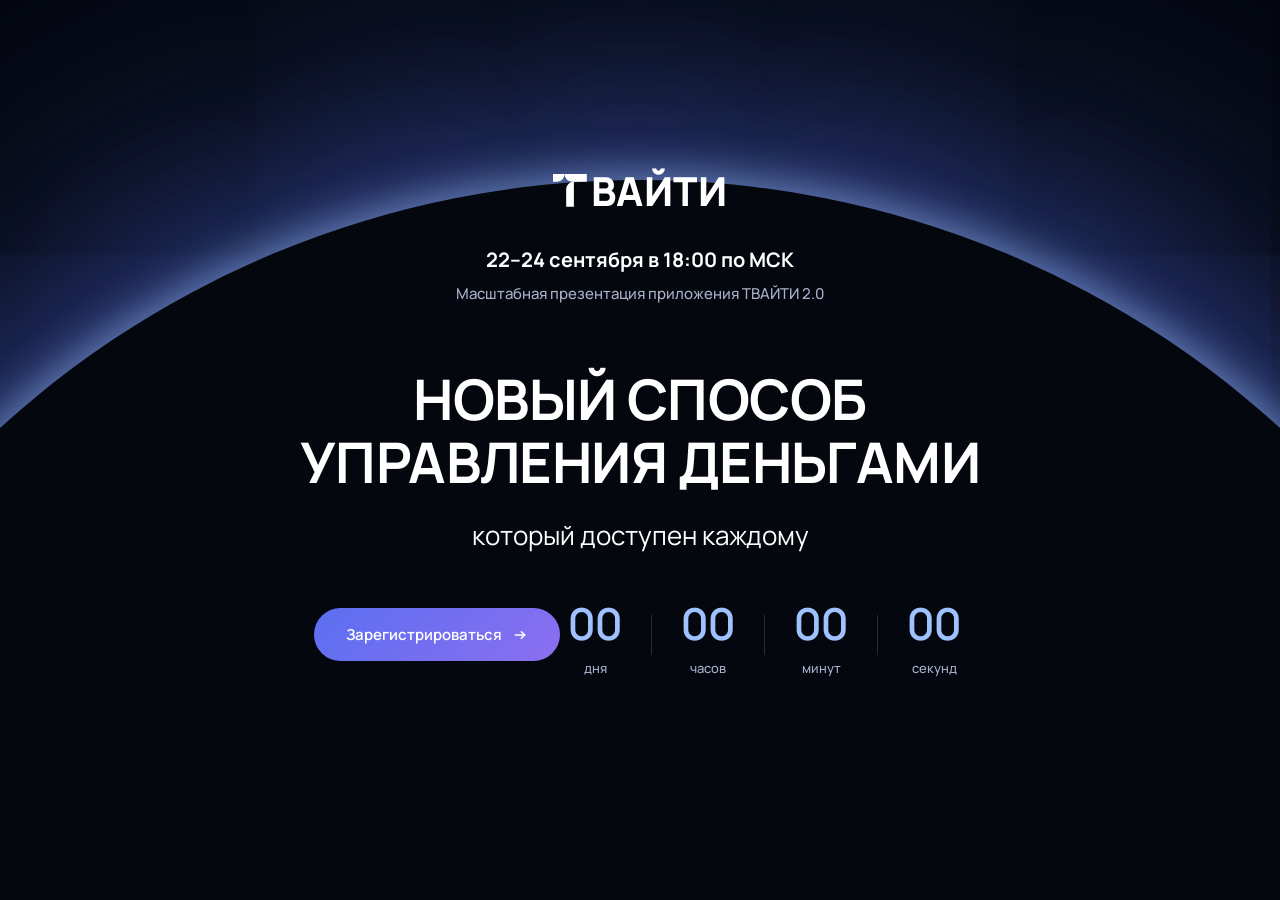
==== short-land/index.html @ ecbb0a5b "Добавлен короткий лендинг в short-land" ====
<!DOCTYPE html>
<html lang="ru">
<head>
<meta charset="UTF-8">
<meta name="viewport" content="width=device-width, initial-scale=1.0">
<title>ТВАЙТИ — Новый способ управления деньгами</title>
<link rel="preconnect" href="https://fonts.googleapis.com">
<link rel="preconnect" href="https://fonts.gstatic.com" crossorigin>
<link href="https://fonts.googleapis.com/css2?family=Manrope:wght@400;500;600;700;800&display=swap" rel="stylesheet">
<link rel="stylesheet" href="style.css">
</head>
<body>

<section class="hero">
  <div class="hero__glow" aria-hidden="true"></div>

  <div class="hero__inner">
    <div class="hero__logo">
      <svg class="hero__logo-mark" viewBox="0 0 71 69" fill="none" xmlns="http://www.w3.org/2000/svg" aria-hidden="true">
        <path d="M43.6143 68.2649H27.496V32.2362C27.496 23.3344 34.7124 16.1181 43.6143 16.1181V68.2649Z" fill="currentColor"/>
        <path d="M70.6362 0V16.1181L40.2958 16.1181C31.3939 16.1181 24.1775 8.90178 24.1775 0L70.6362 0Z" fill="currentColor"/>
        <path d="M0 0L0 16.1181H8.05916C16.9611 16.1181 24.1775 8.90178 24.1775 0L0 0Z" fill="currentColor"/>
      </svg>ВАЙТИ
    </div>

    <p class="hero__date">22&ndash;24 сентября в 18:00 по МСК</p>
    <p class="hero__lead">Масштабная презентация приложения ТВАЙТИ 2.0</p>

    <h1 class="hero__title">
      Новый способ<br>
      управления деньгами
    </h1>
    <p class="hero__subtitle">который доступен каждому</p>

    <a href="#register" class="hero__cta">
      Зарегистрироваться
      <svg width="16" height="16" viewBox="0 0 16 16" fill="none" xmlns="http://www.w3.org/2000/svg">
        <path d="M3.33334 8H12.6667" stroke="currentColor" stroke-width="1.5" stroke-linecap="round" stroke-linejoin="round"/>
        <path d="M9.33334 4.66675L12.6667 8.00008L9.33334 11.3334" stroke="currentColor" stroke-width="1.5" stroke-linecap="round" stroke-linejoin="round"/>
      </svg>
    </a>

    <div class="countdown" data-countdown data-target="2026-09-22T18:00:00+03:00">
      <div class="countdown__item">
        <span class="countdown__value" data-unit="days">00</span>
        <span class="countdown__label">дня</span>
      </div>
      <span class="countdown__divider"></span>
      <div class="countdown__item">
        <span class="countdown__value" data-unit="hours">00</span>
        <span class="countdown__label">часов</span>
      </div>
      <span class="countdown__divider"></span>
      <div class="countdown__item">
        <span class="countdown__value" data-unit="minutes">00</span>
        <span class="countdown__label">минут</span>
      </div>
      <span class="countdown__divider"></span>
      <div class="countdown__item">
        <span class="countdown__value" data-unit="seconds">00</span>
        <span class="countdown__label">секунд</span>
      </div>
    </div>
  </div>
</section>

<script src="script.js"></script>
</body>
</html>
---- short-land/style.css ----
/* =======================================================
   ПЛЕЙСХОЛДЕРЫ. Как только пришлёшь точные значения из
   Figma (цвета, шрифт, размеры) — меняем их здесь.
   ======================================================= */
:root {
  --bg: #05070f;
  --text-primary: #ffffff;
  --text-muted: #a9b0c9;
  --accent-1: #5b6ff0;
  --accent-2: #8b6ff0;
  --glow-rim: #9fc2ff;
  --glow-mid: #5a7dff;
  --glow-soft: #33468f;

  --font-main: 'Manrope', 'Golos Text', 'Helvetica Neue', Arial, sans-serif;

  --container-width: 900px;
}

* {
  margin: 0;
  padding: 0;
  box-sizing: border-box;
}

html, body {
  background: var(--bg);
}

body {
  font-family: var(--font-main);
  -webkit-font-smoothing: antialiased;
}

a {
  text-decoration: none;
  color: inherit;
}

/* ---------- HERO ---------- */

.hero {
  position: relative;
  overflow: hidden;
  background: var(--bg);
  padding: 80px 24px 100px;
  min-height: 100vh;
  display: flex;
  align-items: center;
  justify-content: center;
}

/* "Горизонт планеты": большой круг, почти полностью скрытый
   под низом секции — виден только верхний край его box-shadow,
   что и даёт эффект светящейся дуги + мягкого сияния над ней. */
.hero__glow {
  position: absolute;
  left: 50%;
  bottom: -1180px;
  width: 1900px;
  height: 1900px;
  transform: translateX(-50%);
  border-radius: 50%;
  background: var(--bg);
  box-shadow:
    0 0 40px 6px rgba(159, 194, 255, 0.55),
    0 0 140px 50px rgba(90, 125, 255, 0.32),
    0 0 320px 140px rgba(51, 70, 143, 0.28),
    0 0 560px 220px rgba(30, 42, 90, 0.18);
  pointer-events: none;
}

.hero__inner {
  position: relative;
  z-index: 1;
  width: 100%;
  max-width: var(--container-width);
  margin: 0 auto;
  text-align: center;
}

.hero__logo {
  display: inline-flex;
  align-items: center;
  gap: 4px;
  font-size: 40px;
  font-weight: 800;
  letter-spacing: 0.01em;
  color: var(--text-primary);
  text-transform: uppercase;
  margin-bottom: 28px;
}

.hero__logo-mark {
  width: 0.85em;
  height: auto;
  color: var(--text-primary);
  flex-shrink: 0;
}

.hero__date {
  font-size: 20px;
  font-weight: 700;
  color: var(--text-primary);
  margin-bottom: 10px;
}

.hero__lead {
  font-size: 15px;
  font-weight: 500;
  color: var(--text-muted);
  margin-bottom: 64px;
}

.hero__title {
  font-size: 56px;
  line-height: 1.12;
  font-weight: 700;
  color: var(--text-primary);
  letter-spacing: -0.01em;
  text-transform: uppercase;
  margin-bottom: 24px;
}

.hero__subtitle {
  font-size: 26px;
  font-weight: 400;
  color: var(--text-primary);
  margin-bottom: 40px;
}

.hero__cta {
  display: inline-flex;
  align-items: center;
  gap: 10px;
  padding: 16px 32px;
  border-radius: 999px;
  background: linear-gradient(135deg, var(--accent-1), var(--accent-2));
  color: var(--text-primary);
  font-size: 15px;
  font-weight: 600;
  margin-bottom: 56px;
  transition: transform 0.15s ease, box-shadow 0.15s ease;
}

.hero__cta:hover {
  transform: translateY(-2px);
  box-shadow: 0 8px 24px rgba(91, 111, 240, 0.4);
}

/* ---------- COUNTDOWN ---------- */

.countdown {
  display: inline-flex;
  align-items: center;
  gap: 24px;
}

.countdown__item {
  display: flex;
  flex-direction: column;
  align-items: center;
  gap: 6px;
  min-width: 64px;
}

.countdown__value {
  font-size: 44px;
  font-weight: 600;
  color: var(--glow-rim);
  font-variant-numeric: tabular-nums;
}

.countdown__label {
  font-size: 13px;
  font-weight: 500;
  color: var(--text-muted);
}

.countdown__divider {
  width: 1px;
  height: 40px;
  background: rgba(255, 255, 255, 0.15);
}

/* ---------- ADAPTIVE ---------- */

@media (max-width: 640px) {
  .hero {
    padding: 56px 20px 72px;
  }
  .hero__logo {
    font-size: 28px;
  }
  .hero__date {
    font-size: 16px;
  }
  .hero__title {
    font-size: 32px;
  }
  .hero__subtitle {
    font-size: 18px;
  }
  .countdown {
    gap: 14px;
  }
  .countdown__item {
    min-width: 48px;
  }
  .countdown__value {
    font-size: 28px;
  }
  .countdown__label {
    font-size: 11px;
  }
  .hero__glow {
    width: 1200px;
    height: 1200px;
    bottom: -760px;
  }
}
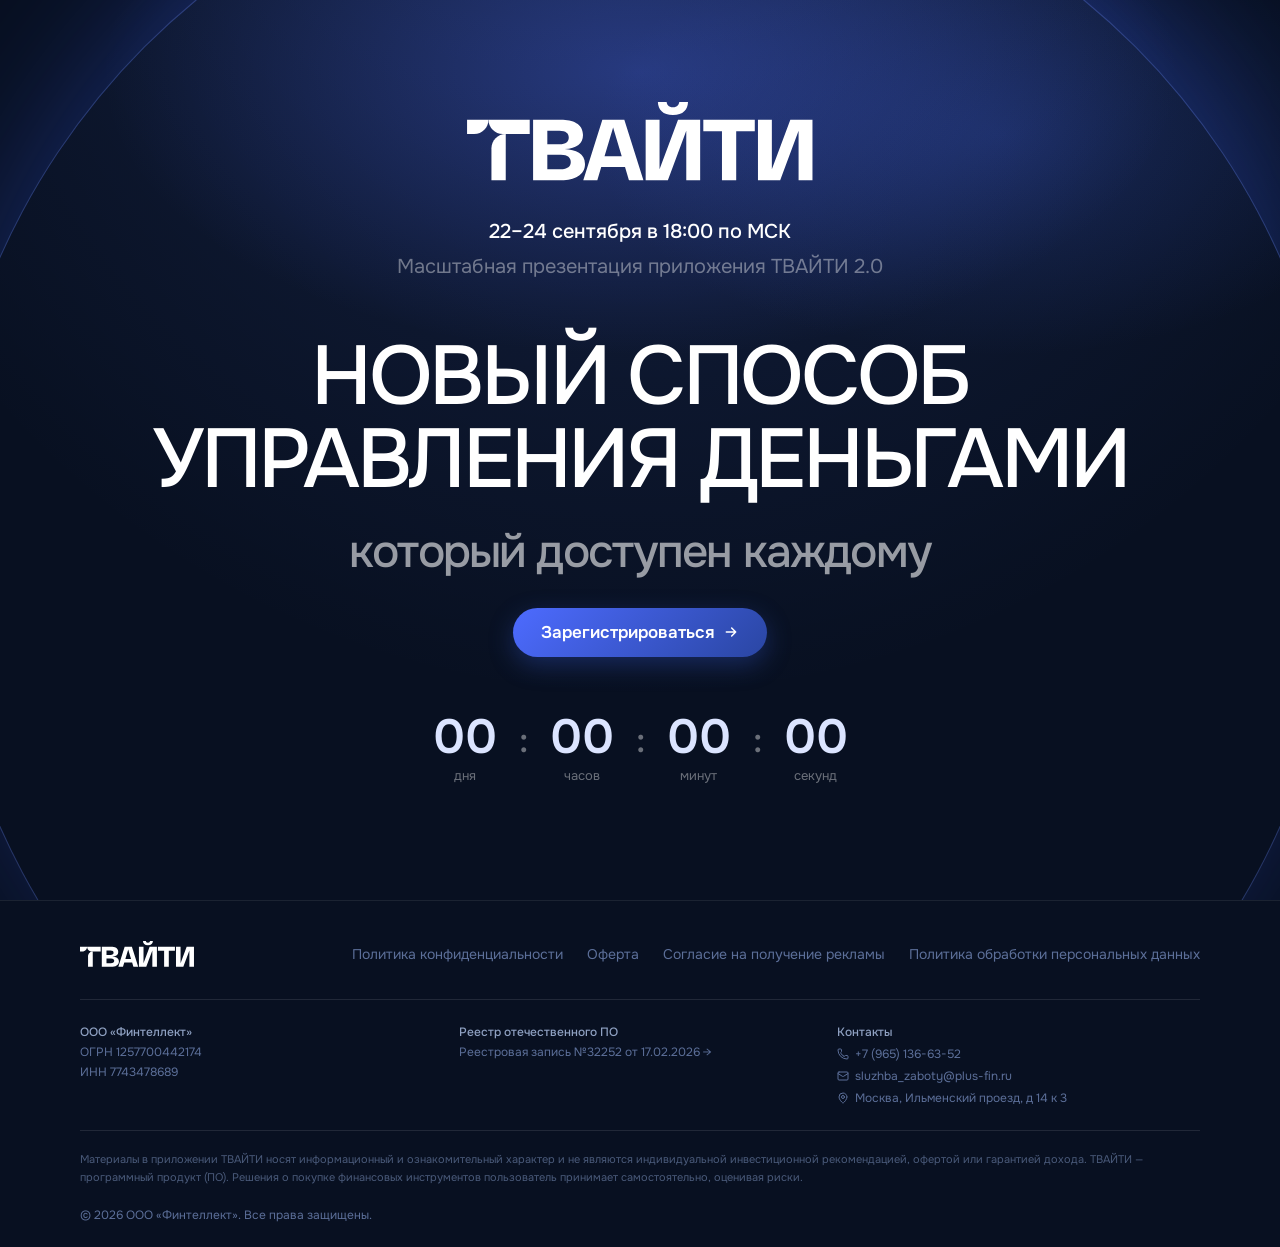
==== commit b2fa0aa0: "fix" ====
--- a/short-land/index.html
+++ b/short-land/index.html
@@ -1,69 +1,129 @@
 <!DOCTYPE html>
 <html lang="ru">
 <head>
-<meta charset="UTF-8">
-<meta name="viewport" content="width=device-width, initial-scale=1.0">
-<title>ТВАЙТИ — Новый способ управления деньгами</title>
-<link rel="preconnect" href="https://fonts.googleapis.com">
-<link rel="preconnect" href="https://fonts.gstatic.com" crossorigin>
-<link href="https://fonts.googleapis.com/css2?family=Manrope:wght@400;500;600;700;800&display=swap" rel="stylesheet">
-<link rel="stylesheet" href="style.css">
+  <meta charset="UTF-8" />
+  <meta name="viewport" content="width=device-width, initial-scale=1.0" />
+  <title>ТВАЙТИ 2.0 — Новый способ управления деньгами</title>
+  <link rel="preconnect" href="https://fonts.googleapis.com" />
+  <link rel="preconnect" href="https://fonts.gstatic.com" crossorigin />
+  <link href="https://fonts.googleapis.com/css2?family=Onest:wght@400;500;600;700;800&display=swap" rel="stylesheet" />
+  <link rel="stylesheet" href="styles.css" />
 </head>
 <body>
 
-<section class="hero">
-  <div class="hero__glow" aria-hidden="true"></div>
+  <section class="hero">
+    <div class="hero__glow"></div>
+    <div class="hero__arc"></div>
 
-  <div class="hero__inner">
-    <div class="hero__logo">
-      <svg class="hero__logo-mark" viewBox="0 0 71 69" fill="none" xmlns="http://www.w3.org/2000/svg" aria-hidden="true">
-        <path d="M43.6143 68.2649H27.496V32.2362C27.496 23.3344 34.7124 16.1181 43.6143 16.1181V68.2649Z" fill="currentColor"/>
-        <path d="M70.6362 0V16.1181L40.2958 16.1181C31.3939 16.1181 24.1775 8.90178 24.1775 0L70.6362 0Z" fill="currentColor"/>
-        <path d="M0 0L0 16.1181H8.05916C16.9611 16.1181 24.1775 8.90178 24.1775 0L0 0Z" fill="currentColor"/>
-      </svg>ВАЙТИ
-    </div>
+    <div class="hero__inner">
+      <div class="hero__top">
+        <svg viewBox="0 0 738 168" fill="none" xmlns="http://www.w3.org/2000/svg" class="hero__logo" aria-label="ТВАЙТИ" role="img">
+          <path d="M208.567 100.588C232.294 101.882 251.944 110.388 251.944 132.391C251.944 156.429 228.772 167.153 201.893 167.153H141.092V37.7204H200.41C225.806 37.7204 247.68 46.0411 247.68 70.4485C247.68 89.1238 234.889 98.9237 208.567 100.588ZM171.493 61.2033V90.2332H197.259C211.347 90.2332 217.279 84.1314 217.279 75.6258C217.279 67.1202 211.347 61.2033 197.445 61.2033H171.493ZM199.298 143.67C215.426 143.67 221.543 137.384 221.543 128.139C221.543 119.078 215.611 112.422 200.596 112.422H171.493V143.67H199.298Z" fill="currentColor"></path>
+          <path d="M345.769 167.153L337.427 138.863H286.635L278.294 167.153H248.264L289.045 37.7204H335.944L376.726 167.153H345.769ZM330.383 115.935L312.031 54.3618L293.68 115.935H330.383Z" fill="currentColor"></path>
+          <path d="M439.908 27.7356C418.034 27.7356 408.21 16.2716 407.654 0H426.376C426.747 5.17731 430.084 11.464 439.908 11.464C449.547 11.464 452.699 5.17731 453.255 0H471.977C471.421 16.2716 461.782 27.7356 439.908 27.7356ZM450.66 37.7204H497.929V167.153H468.27V61.3882L428.971 167.153H381.516V37.7204H411.176V143.486L450.66 37.7204Z" fill="currentColor"></path>
+          <path d="M504.662 62.4976V37.7204H614.587V62.4976H574.918V167.153H544.517V62.4976H504.662Z" fill="currentColor"></path>
+          <path d="M690.541 37.7204H737.811V167.153H708.151V61.3882L668.853 167.153H621.398V37.7204H651.057V143.486L690.541 37.7204Z" fill="currentColor"></path>
+          <path d="M82.6779 167.153H52.123V98.8541C52.123 81.9791 65.8029 68.2992 82.6779 68.2992V167.153Z" fill="currentColor"></path>
+          <path d="M133.902 37.7443V68.2992L76.3872 68.2992C59.5122 68.2992 45.8323 54.6193 45.8323 37.7443L133.902 37.7443Z" fill="currentColor"></path>
+          <path d="M4.92962e-07 37.7443L0 68.2992H15.2774C32.1524 68.2992 45.8323 54.6193 45.8323 37.7443L4.92962e-07 37.7443Z" fill="currentColor"></path>
+        </svg>
+        <p class="hero__date">22&ndash;24 сентября в 18:00 по МСК</p>
+        <p class="hero__note">Масштабная презентация приложения ТВАЙТИ 2.0</p>
+      </div>
 
-    <p class="hero__date">22&ndash;24 сентября в 18:00 по МСК</p>
-    <p class="hero__lead">Масштабная презентация приложения ТВАЙТИ 2.0</p>
+      <div class="hero__middle">
+        <h1 class="hero__title">Новый способ управления&nbsp;деньгами</h1>
+        <p class="hero__subtitle">который доступен каждому</p>
 
-    <h1 class="hero__title">
-      Новый способ<br>
-      управления деньгами
-    </h1>
-    <p class="hero__subtitle">который доступен каждому</p>
+        <a href="#signup" class="btn">
+          Зарегистрироваться
+          <svg width="16" height="16" viewBox="0 0 16 16" fill="none" xmlns="http://www.w3.org/2000/svg">
+            <path d="M3.33 8H12.67M12.67 8L8.67 4M12.67 8L8.67 12" stroke="currentColor" stroke-width="1.5" stroke-linecap="round" stroke-linejoin="round"/>
+          </svg>
+        </a>
+      </div>
 
-    <a href="#register" class="hero__cta">
-      Зарегистрироваться
-      <svg width="16" height="16" viewBox="0 0 16 16" fill="none" xmlns="http://www.w3.org/2000/svg">
-        <path d="M3.33334 8H12.6667" stroke="currentColor" stroke-width="1.5" stroke-linecap="round" stroke-linejoin="round"/>
-        <path d="M9.33334 4.66675L12.6667 8.00008L9.33334 11.3334" stroke="currentColor" stroke-width="1.5" stroke-linecap="round" stroke-linejoin="round"/>
-      </svg>
-    </a>
-
-    <div class="countdown" data-countdown data-target="2026-09-22T18:00:00+03:00">
-      <div class="countdown__item">
-        <span class="countdown__value" data-unit="days">00</span>
-        <span class="countdown__label">дня</span>
-      </div>
-      <span class="countdown__divider"></span>
-      <div class="countdown__item">
-        <span class="countdown__value" data-unit="hours">00</span>
-        <span class="countdown__label">часов</span>
-      </div>
-      <span class="countdown__divider"></span>
-      <div class="countdown__item">
-        <span class="countdown__value" data-unit="minutes">00</span>
-        <span class="countdown__label">минут</span>
-      </div>
-      <span class="countdown__divider"></span>
-      <div class="countdown__item">
-        <span class="countdown__value" data-unit="seconds">00</span>
-        <span class="countdown__label">секунд</span>
+      <div class="countdown" id="countdown">
+        <div class="countdown__item">
+          <span class="countdown__value" id="cd-days">00</span>
+          <span class="countdown__label">дня</span>
+        </div>
+        <span class="countdown__sep">:</span>
+        <div class="countdown__item">
+          <span class="countdown__value" id="cd-hours">00</span>
+          <span class="countdown__label">часов</span>
+        </div>
+        <span class="countdown__sep">:</span>
+        <div class="countdown__item">
+          <span class="countdown__value" id="cd-minutes">00</span>
+          <span class="countdown__label">минут</span>
+        </div>
+        <span class="countdown__sep">:</span>
+        <div class="countdown__item">
+          <span class="countdown__value" id="cd-seconds">00</span>
+          <span class="countdown__label">секунд</span>
+        </div>
       </div>
     </div>
-  </div>
-</section>
+  </section>
 
-<script src="script.js"></script>
+  <footer class="footer">
+    <div class="footer__inner">
+      <div class="footer__top">
+        <svg width="114" height="26" viewBox="0 0 738 168" fill="none" xmlns="http://www.w3.org/2000/svg" class="footer__logo" aria-label="ТВАЙТИ" role="img">
+          <path d="M208.567 100.588C232.294 101.882 251.944 110.388 251.944 132.391C251.944 156.429 228.772 167.153 201.893 167.153H141.092V37.7204H200.41C225.806 37.7204 247.68 46.0411 247.68 70.4485C247.68 89.1238 234.889 98.9237 208.567 100.588ZM171.493 61.2033V90.2332H197.259C211.347 90.2332 217.279 84.1314 217.279 75.6258C217.279 67.1202 211.347 61.2033 197.445 61.2033H171.493ZM199.298 143.67C215.426 143.67 221.543 137.384 221.543 128.139C221.543 119.078 215.611 112.422 200.596 112.422H171.493V143.67H199.298Z" fill="currentColor"></path>
+          <path d="M345.769 167.153L337.427 138.863H286.635L278.294 167.153H248.264L289.045 37.7204H335.944L376.726 167.153H345.769ZM330.383 115.935L312.031 54.3618L293.68 115.935H330.383Z" fill="currentColor"></path>
+          <path d="M439.908 27.7356C418.034 27.7356 408.21 16.2716 407.654 0H426.376C426.747 5.17731 430.084 11.464 439.908 11.464C449.547 11.464 452.699 5.17731 453.255 0H471.977C471.421 16.2716 461.782 27.7356 439.908 27.7356ZM450.66 37.7204H497.929V167.153H468.27V61.3882L428.971 167.153H381.516V37.7204H411.176V143.486L450.66 37.7204Z" fill="currentColor"></path>
+          <path d="M504.662 62.4976V37.7204H614.587V62.4976H574.918V167.153H544.517V62.4976H504.662Z" fill="currentColor"></path>
+          <path d="M690.541 37.7204H737.811V167.153H708.151V61.3882L668.853 167.153H621.398V37.7204H651.057V143.486L690.541 37.7204Z" fill="currentColor"></path>
+          <path d="M82.6779 167.153H52.123V98.8541C52.123 81.9791 65.8029 68.2992 82.6779 68.2992V167.153Z" fill="currentColor"></path>
+          <path d="M133.902 37.7443V68.2992L76.3872 68.2992C59.5122 68.2992 45.8323 54.6193 45.8323 37.7443L133.902 37.7443Z" fill="currentColor"></path>
+          <path d="M4.92962e-07 37.7443L0 68.2992H15.2774C32.1524 68.2992 45.8323 54.6193 45.8323 37.7443L4.92962e-07 37.7443Z" fill="currentColor"></path>
+        </svg>
+        <div class="footer__links">
+          <button type="button">Политика конфиденциальности</button>
+          <a href="docs/oferta.pdf" target="_blank" rel="noopener noreferrer">Оферта</a>
+          <a href="docs/soglasie-na-reklamu.pdf" target="_blank" rel="noopener noreferrer">Согласие на получение рекламы</a>
+          <a href="docs/politika-obrabotki-pd.pdf" target="_blank" rel="noopener noreferrer">Политика обработки персональных данных</a>
+        </div>
+      </div>
+
+      <div class="footer__divider"></div>
+
+      <div class="footer__grid">
+        <div class="footer__col">
+          <p class="footer__col-title">ООО «Финтеллект»</p>
+          <p>ОГРН 1257700442174</p>
+          <p>ИНН 7743478689</p>
+        </div>
+        <div class="footer__col">
+          <p class="footer__col-title">Реестр отечественного ПО</p>
+          <a href="https://reestr.digital.gov.ru/reestr/7075541/?sphrase_id=19513601" target="_blank" rel="noopener noreferrer">Реестровая запись №32252 от 17.02.2026 →</a>
+        </div>
+        <div class="footer__col footer__col--contacts">
+          <p class="footer__col-title">Контакты</p>
+          <a href="tel:+79651366352" class="footer__contact">
+            <svg xmlns="http://www.w3.org/2000/svg" width="24" height="24" viewBox="0 0 24 24" fill="none" stroke="currentColor" stroke-width="2" stroke-linecap="round" stroke-linejoin="round" aria-hidden="true"><path d="M13.832 16.568a1 1 0 0 0 1.213-.303l.355-.465A2 2 0 0 1 17 15h3a2 2 0 0 1 2 2v3a2 2 0 0 1-2 2A18 18 0 0 1 2 4a2 2 0 0 1 2-2h3a2 2 0 0 1 2 2v3a2 2 0 0 1-.8 1.6l-.468.351a1 1 0 0 0-.292 1.233 14 14 0 0 0 6.392 6.384"></path></svg>
+            +7 (965) 136-63-52
+          </a>
+          <a href="mailto:sluzhba_zaboty@plus-fin.ru" class="footer__contact">
+            <svg xmlns="http://www.w3.org/2000/svg" width="24" height="24" viewBox="0 0 24 24" fill="none" stroke="currentColor" stroke-width="2" stroke-linecap="round" stroke-linejoin="round" aria-hidden="true"><path d="m22 7-8.991 5.727a2 2 0 0 1-2.009 0L2 7"></path><rect x="2" y="4" width="20" height="16" rx="2"></rect></svg>
+            sluzhba_zaboty@plus-fin.ru
+          </a>
+          <p class="footer__contact footer__contact--address">
+            <svg xmlns="http://www.w3.org/2000/svg" width="24" height="24" viewBox="0 0 24 24" fill="none" stroke="currentColor" stroke-width="2" stroke-linecap="round" stroke-linejoin="round" aria-hidden="true"><path d="M20 10c0 4.993-5.539 10.193-7.399 11.799a1 1 0 0 1-1.202 0C9.539 20.193 4 14.993 4 10a8 8 0 0 1 16 0"></path><circle cx="12" cy="10" r="3"></circle></svg>
+            Москва, Ильменский проезд, д 14 к 3
+          </p>
+        </div>
+      </div>
+
+      <div class="footer__divider footer__divider--tight"></div>
+
+      <p class="footer__disclaimer">Материалы в приложении ТВАЙТИ носят информационный и ознакомительный характер и не являются индивидуальной инвестиционной рекомендацией, офертой или гарантией дохода. ТВАЙТИ — программный продукт (ПО). Решения о покупке финансовых инструментов пользователь принимает самостоятельно, оценивая риски.</p>
+      <p class="footer__copyright">© 2026 ООО «Финтеллект». Все права защищены.</p>
+    </div>
+  </footer>
+
+  <script src="script.js"></script>
 </body>
 </html>
--- a/short-land/styles.css
+++ b/short-land/styles.css
@@ -0,0 +1,382 @@
+:root {
+  --bg: #081021;
+  --accent: #2a46a3;
+  --accent-bright: #4d6bff;
+  --text: #ffffff;
+  --text-dim: rgba(255, 255, 255, 0.58);
+  --text-faint: rgba(255, 255, 255, 0.4);
+  --countdown-color: #dbe4ff;
+  --font: "Onest", "Helvetica Neue", Arial, sans-serif;
+}
+
+* {
+  margin: 0;
+  padding: 0;
+  box-sizing: border-box;
+}
+
+html, body {
+  background: var(--bg);
+}
+
+body {
+  font-family: var(--font);
+  color: var(--text);
+  -webkit-font-smoothing: antialiased;
+}
+
+a {
+  text-decoration: none;
+  color: inherit;
+}
+
+/* ---------- Hero section ---------- */
+
+.hero {
+  position: relative;
+  min-height: 100vh;
+  display: flex;
+  align-items: center;
+  justify-content: center;
+  overflow: hidden;
+  background: var(--bg);
+  padding: 48px 24px;
+}
+
+/* soft ambient glow behind everything, mimics the Figma "Firefly" light layers */
+.hero__glow {
+  position: absolute;
+  inset: 0;
+  z-index: 0;
+  background:
+    radial-gradient(ellipse 60% 45% at 50% 8%, rgba(77, 107, 255, 0.35), transparent 70%),
+    radial-gradient(ellipse 45% 35% at 78% 15%, rgba(42, 70, 163, 0.35), transparent 70%);
+  pointer-events: none;
+}
+
+/* glowing arc / "planet horizon" under the headline */
+.hero__arc {
+  position: absolute;
+  left: 50%;
+  bottom: -38%;
+  width: 130vw;
+  max-width: 1400px;
+  aspect-ratio: 1 / 1;
+  transform: translateX(-50%);
+  border-radius: 50%;
+  z-index: 0;
+  pointer-events: none;
+  background: radial-gradient(circle at 50% 0%, rgba(90, 130, 255, 0.16), transparent 55%);
+  box-shadow:
+    0 0 0 1px rgba(120, 150, 255, 0.25),
+    0 -40px 120px rgba(60, 100, 255, 0.25);
+}
+
+.hero__inner {
+  position: relative;
+  z-index: 1;
+  width: 100%;
+  max-width: 860px;
+  display: flex;
+  flex-direction: column;
+  align-items: center;
+  gap: clamp(28px, 5vw, 56px);
+  text-align: center;
+}
+
+/* ---------- Top block: logo + date ---------- */
+
+.hero__top {
+  display: flex;
+  flex-direction: column;
+  align-items: center;
+  gap: 10px;
+  margin-top: -14px;
+}
+
+.hero__logo {
+  color: var(--text);
+  width: clamp(170px, 27vw, 440px);
+  height: auto;
+  flex-shrink: 0;
+  margin-bottom: 28px;
+}
+
+.hero__date {
+  font-weight: 500;
+  font-size: clamp(15px, 1.6vw, 20px);
+  color: var(--text);
+}
+
+.hero__note {
+  font-weight: 400;
+  font-size: clamp(15px, 1.6vw, 20px);
+  color: var(--text-faint);
+}
+
+/* ---------- Middle block: headline + CTA ---------- */
+
+.hero__middle {
+  display: flex;
+  flex-direction: column;
+  align-items: center;
+  gap: clamp(16px, 2.4vw, 28px);
+  max-width: 760px;
+}
+
+.hero__title {
+  font-weight: 500;
+  font-size: clamp(32px, 6.5vw, 96px);
+  line-height: 1;
+  letter-spacing: -0.04em;
+  text-transform: uppercase;
+  color: var(--text);
+}
+
+.hero__subtitle {
+  font-weight: 500;
+  font-size: clamp(18px, 3.6vw, 54px);
+  line-height: 1;
+  letter-spacing: -0.04em;
+  color: var(--text-dim);
+}
+
+.btn {
+  display: inline-flex;
+  align-items: center;
+  gap: 8px;
+  margin-top: 4px;
+  padding: 14px 28px;
+  border-radius: 999px;
+  font-weight: 600;
+  font-size: clamp(14px, 1.6vw, 17px);
+  color: #fff;
+  background: linear-gradient(135deg, var(--accent-bright), var(--accent));
+  box-shadow: 0 8px 24px rgba(42, 70, 163, 0.45);
+  transition: transform 0.15s ease, box-shadow 0.15s ease;
+}
+
+.btn:hover {
+  transform: translateY(-1px);
+  box-shadow: 0 10px 28px rgba(77, 107, 255, 0.55);
+}
+
+.btn svg {
+  flex-shrink: 0;
+}
+
+/* ---------- Countdown ---------- */
+
+.countdown {
+  display: flex;
+  align-items: center;
+  justify-content: center;
+  gap: clamp(10px, 2vw, 22px);
+}
+
+.countdown__item {
+  display: flex;
+  flex-direction: column;
+  align-items: center;
+  gap: 6px;
+  min-width: 48px;
+}
+
+.countdown__value {
+  font-weight: 600;
+  font-size: clamp(28px, 4.5vw, 48px);
+  line-height: 1;
+  color: var(--countdown-color);
+  font-variant-numeric: tabular-nums;
+}
+
+.countdown__label {
+  font-size: clamp(10px, 1.1vw, 13px);
+  color: var(--text-faint);
+  text-transform: lowercase;
+}
+
+.countdown__sep {
+  font-weight: 500;
+  font-size: clamp(22px, 3.5vw, 36px);
+  color: var(--text-faint);
+  transform: translateY(-8px);
+}
+
+/* ---------- Mobile (matches the "Посадка моб" 360px frame) ---------- */
+
+@media (max-width: 480px) {
+  .hero {
+    padding: 36px 20px;
+    min-height: 100vh;
+    align-items: flex-start;
+    padding-top: 64px;
+  }
+
+  .hero__inner {
+    gap: 32px;
+  }
+
+  .hero__logo {
+    width: 170px;
+  }
+
+  .countdown {
+    gap: 10px;
+  }
+
+  .countdown__item {
+    min-width: 40px;
+  }
+}
+
+/* ---------- Footer (1:1 with tvaity.ru/sps) ---------- */
+
+.footer {
+  position: relative;
+  z-index: 1;
+  background: var(--bg);
+  color: #5C6F99;
+  border-top: 1px solid rgba(255, 255, 255, 0.08);
+}
+
+.footer__inner {
+  max-width: 72rem; /* max-w-6xl */
+  margin-inline: auto;
+  padding: 2.5rem 1rem 1.5rem; /* pt-10 px-4 pb-6 */
+}
+
+.footer__top {
+  display: flex;
+  flex-direction: column;
+  align-items: flex-start;
+  justify-content: space-between;
+  gap: 1.5rem; /* gap-6 */
+  margin-bottom: 2rem; /* mb-8 */
+}
+
+.footer__logo {
+  color: #fff;
+  flex-shrink: 0;
+}
+
+.footer__links {
+  display: flex;
+  flex-wrap: wrap;
+  gap: 1.5rem; /* gap-6 */
+  font-size: 0.875rem; /* text-sm */
+  line-height: 1.25rem;
+}
+
+.footer__links button,
+.footer__links a {
+  background: none;
+  border: none;
+  padding: 0;
+  font: inherit;
+  color: inherit;
+  cursor: pointer;
+  transition: color 0.15s ease;
+}
+
+.footer__links button:hover,
+.footer__links a:hover {
+  color: #fff;
+}
+
+.footer__divider {
+  border-top: 1px solid rgba(255, 255, 255, 0.1);
+  margin-bottom: 1.5rem; /* mb-6 */
+}
+
+.footer__divider--tight {
+  margin-bottom: 1.25rem; /* mb-5 */
+}
+
+.footer__grid {
+  display: grid;
+  grid-template-columns: 1fr;
+  gap: 1rem; /* gap-4 */
+  font-size: 0.75rem; /* text-xs */
+  line-height: 1rem;
+  color: #5C6F99;
+  margin-bottom: 1.5rem; /* mb-6 */
+}
+
+.footer__col {
+  display: flex;
+  flex-direction: column;
+  row-gap: 0.25rem; /* space-y-1 */
+}
+
+.footer__col--contacts {
+  row-gap: 0.375rem; /* space-y-1.5 */
+}
+
+.footer__col-title {
+  color: #8FA1C2;
+  font-weight: 500; /* font-medium */
+}
+
+.footer__col a {
+  color: inherit;
+  transition: color 0.15s ease;
+}
+
+.footer__col a:hover {
+  color: #fff;
+}
+
+.footer__contact {
+  display: flex;
+  align-items: center;
+  gap: 0.375rem; /* gap-1.5 */
+  transition: color 0.15s ease;
+}
+
+.footer__contact--address {
+  align-items: flex-start;
+}
+
+.footer__contact svg {
+  width: 0.75rem; /* w-3 */
+  height: 0.75rem; /* h-3 */
+  flex-shrink: 0;
+}
+
+.footer__contact--address svg {
+  margin-top: 0.125rem; /* mt-0.5 */
+}
+
+.footer__disclaimer {
+  font-size: 11px;
+  line-height: 1.625; /* leading-relaxed */
+  color: #4A5A7A;
+  margin-bottom: 0;
+}
+
+.footer__copyright {
+  margin-top: 1.25rem; /* mt-5 */
+  font-size: 0.75rem; /* text-xs */
+  line-height: 1rem;
+  color: #5C6F99;
+}
+
+@media (min-width: 640px) {
+  .footer__grid {
+    grid-template-columns: repeat(2, 1fr);
+  }
+}
+
+@media (min-width: 768px) {
+  .footer__top {
+    flex-direction: row;
+    align-items: center;
+  }
+}
+
+@media (min-width: 1024px) {
+  .footer__grid {
+    grid-template-columns: repeat(3, 1fr);
+  }
+}
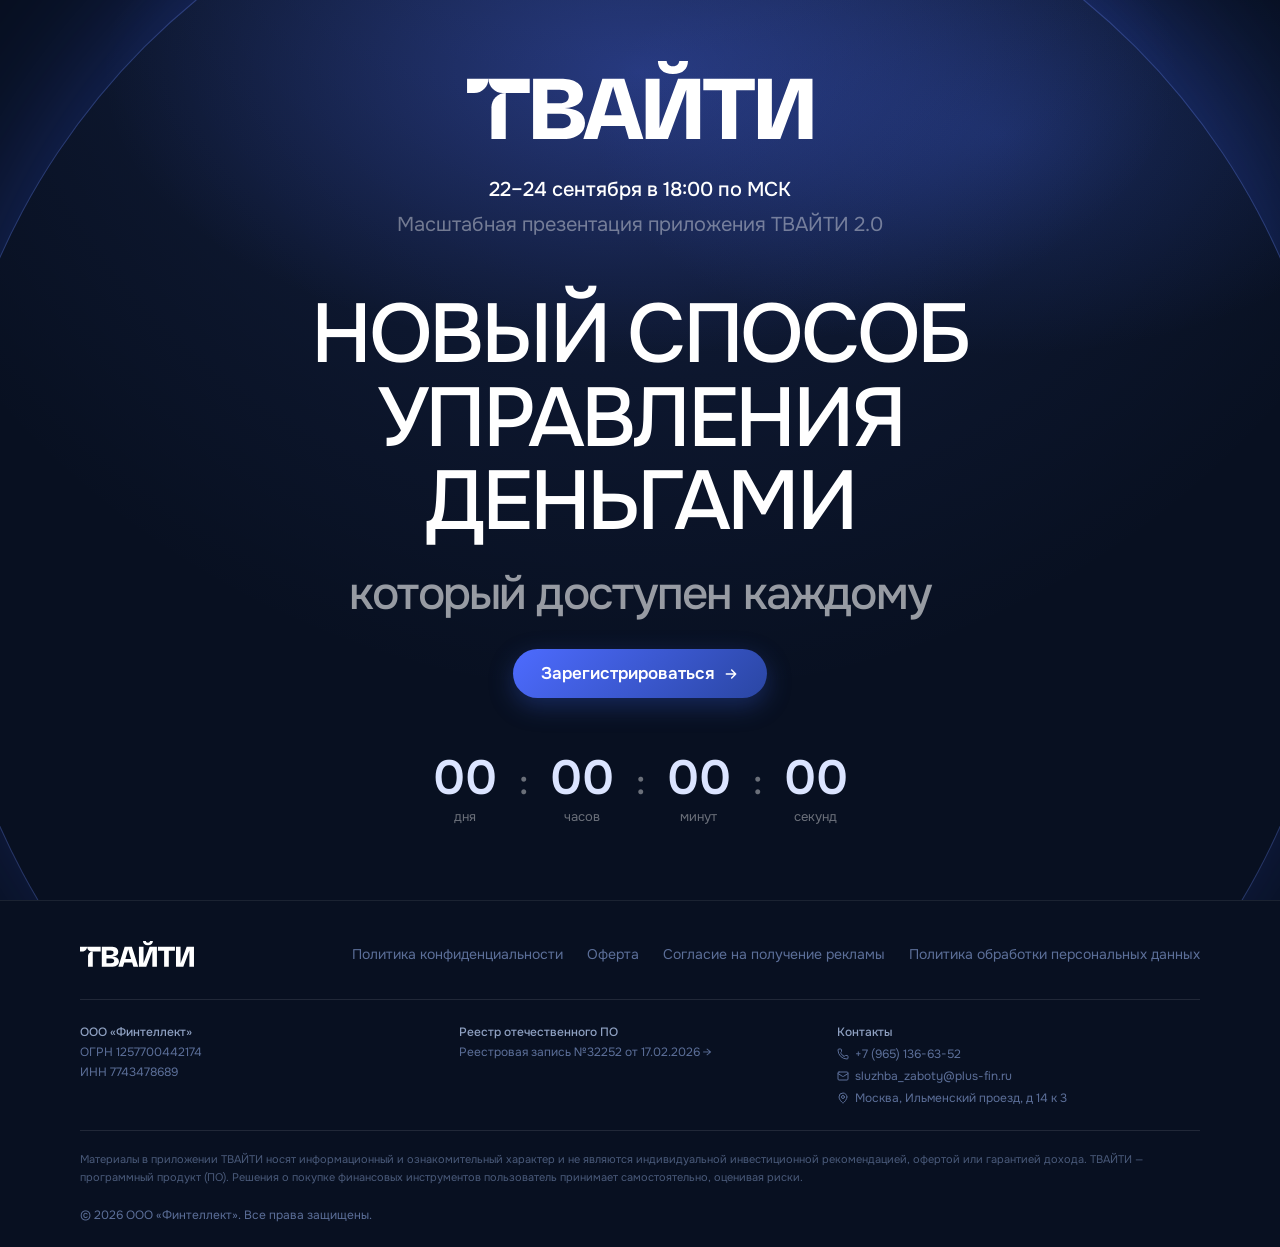
==== commit 92d1f2eb: "фикс виджет" ====
--- a/short-land/index.html
+++ b/short-land/index.html
@@ -32,15 +32,15 @@
       </div>
 
       <div class="hero__middle">
-        <h1 class="hero__title">Новый способ управления&nbsp;деньгами</h1>
+        <h1 class="hero__title">Новый способ управления деньгами</h1>
         <p class="hero__subtitle">который доступен каждому</p>
 
-        <a href="#signup" class="btn">
+        <button type="button" class="btn" data-gc-open>
           Зарегистрироваться
           <svg width="16" height="16" viewBox="0 0 16 16" fill="none" xmlns="http://www.w3.org/2000/svg">
             <path d="M3.33 8H12.67M12.67 8L8.67 4M12.67 8L8.67 12" stroke="currentColor" stroke-width="1.5" stroke-linecap="round" stroke-linejoin="round"/>
           </svg>
-        </a>
+        </button>
       </div>
 
       <div class="countdown" id="countdown">
@@ -124,6 +124,19 @@
     </div>
   </footer>
 
+  <div class="gc-modal" id="gc-modal" aria-hidden="true">
+    <div class="gc-modal__backdrop" data-gc-close></div>
+    <div class="gc-modal__panel" role="dialog" aria-modal="true" aria-label="Регистрация">
+      <button type="button" class="gc-modal__close" data-gc-close aria-label="Закрыть">
+        <svg width="16" height="16" viewBox="0 0 16 16" fill="none" xmlns="http://www.w3.org/2000/svg">
+          <path d="M3 3L13 13M13 3L3 13" stroke="currentColor" stroke-width="1.5" stroke-linecap="round"/>
+        </svg>
+      </button>
+      <div class="gc-modal__frame" id="gc-frame-container"></div>
+    </div>
+  </div>
+
   <script src="script.js"></script>
+  <script src="getcourse-widget.js"></script>
 </body>
 </html>
--- a/short-land/styles.css
+++ b/short-land/styles.css
@@ -147,12 +147,15 @@
   gap: 8px;
   margin-top: 4px;
   padding: 14px 28px;
+  border: none;
   border-radius: 999px;
+  font-family: inherit;
   font-weight: 600;
   font-size: clamp(14px, 1.6vw, 17px);
   color: #fff;
   background: linear-gradient(135deg, var(--accent-bright), var(--accent));
   box-shadow: 0 8px 24px rgba(42, 70, 163, 0.45);
+  cursor: pointer;
   transition: transform 0.15s ease, box-shadow 0.15s ease;
 }
 
@@ -380,3 +383,90 @@
     grid-template-columns: repeat(3, 1fr);
   }
 }
+
+/* ---------- GetCourse signup modal ---------- */
+
+body.gc-modal-open {
+  overflow: hidden;
+}
+
+.gc-modal {
+  position: fixed;
+  inset: 0;
+  z-index: 1000;
+  display: flex;
+  align-items: center;
+  justify-content: center;
+  padding: 24px;
+  opacity: 0;
+  visibility: hidden;
+  transition: opacity 0.2s ease;
+}
+
+.gc-modal.is-open {
+  opacity: 1;
+  visibility: visible;
+}
+
+.gc-modal__backdrop {
+  position: absolute;
+  inset: 0;
+  background: rgba(4, 7, 16, 0.72);
+  backdrop-filter: blur(3px);
+}
+
+.gc-modal__panel {
+  position: relative;
+  z-index: 1;
+  width: min(480px, 100%);
+  max-height: 88vh;
+  display: flex;
+  flex-direction: column;
+  background: #0b1226;
+  border: 1px solid rgba(255, 255, 255, 0.08);
+  border-radius: 20px;
+  box-shadow: 0 24px 64px rgba(0, 0, 0, 0.5);
+  overflow: hidden;
+  transform: translateY(12px) scale(0.98);
+  transition: transform 0.2s ease;
+}
+
+.gc-modal.is-open .gc-modal__panel {
+  transform: translateY(0) scale(1);
+}
+
+.gc-modal__close {
+  position: absolute;
+  top: 12px;
+  right: 12px;
+  z-index: 2;
+  width: 32px;
+  height: 32px;
+  display: flex;
+  align-items: center;
+  justify-content: center;
+  border: none;
+  border-radius: 50%;
+  background: rgba(255, 255, 255, 0.08);
+  color: #fff;
+  cursor: pointer;
+  transition: background 0.15s ease;
+}
+
+.gc-modal__close:hover {
+  background: rgba(255, 255, 255, 0.16);
+}
+
+.gc-modal__frame {
+  flex: 1;
+  min-height: 420px;
+  max-height: 88vh;
+}
+
+.gc-modal__frame iframe {
+  display: block;
+  width: 100%;
+  height: 100%;
+  min-height: 420px;
+  border: 0;
+}
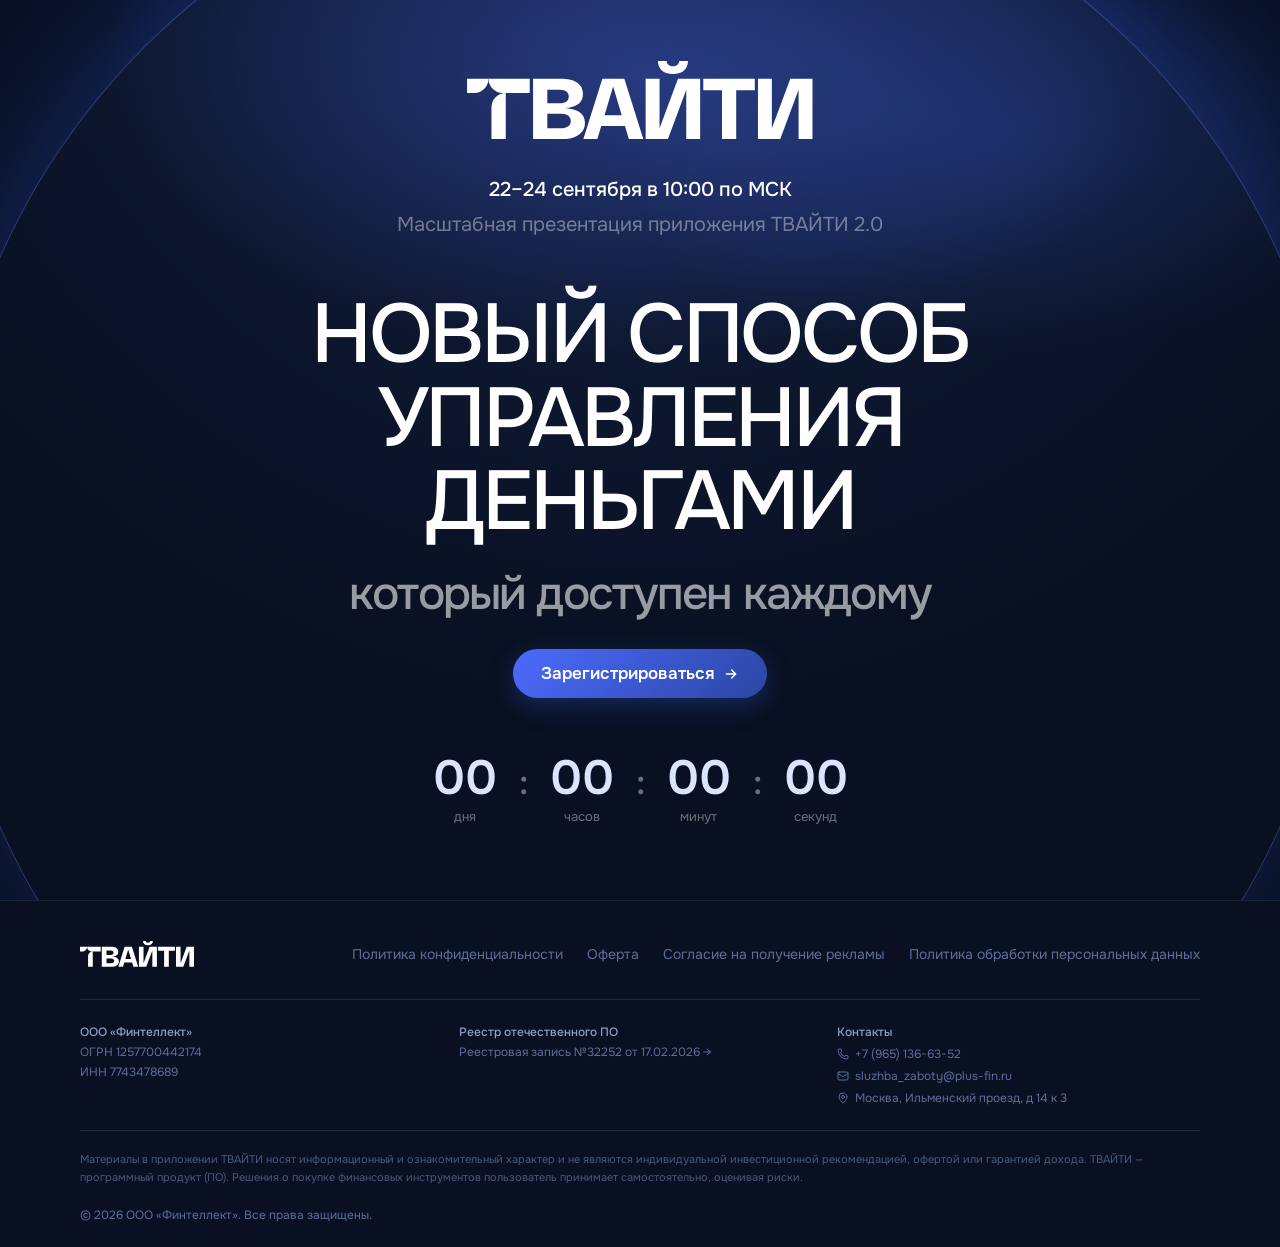
==== commit b70ef183: "фикс время" ====
--- a/short-land/index.html
+++ b/short-land/index.html
@@ -27,7 +27,7 @@
           <path d="M133.902 37.7443V68.2992L76.3872 68.2992C59.5122 68.2992 45.8323 54.6193 45.8323 37.7443L133.902 37.7443Z" fill="currentColor"></path>
           <path d="M4.92962e-07 37.7443L0 68.2992H15.2774C32.1524 68.2992 45.8323 54.6193 45.8323 37.7443L4.92962e-07 37.7443Z" fill="currentColor"></path>
         </svg>
-        <p class="hero__date">22&ndash;24 сентября в 18:00 по МСК</p>
+        <p class="hero__date">22&ndash;24 сентября в 10:00 по МСК</p>
         <p class="hero__note">Масштабная презентация приложения ТВАЙТИ 2.0</p>
       </div>
 
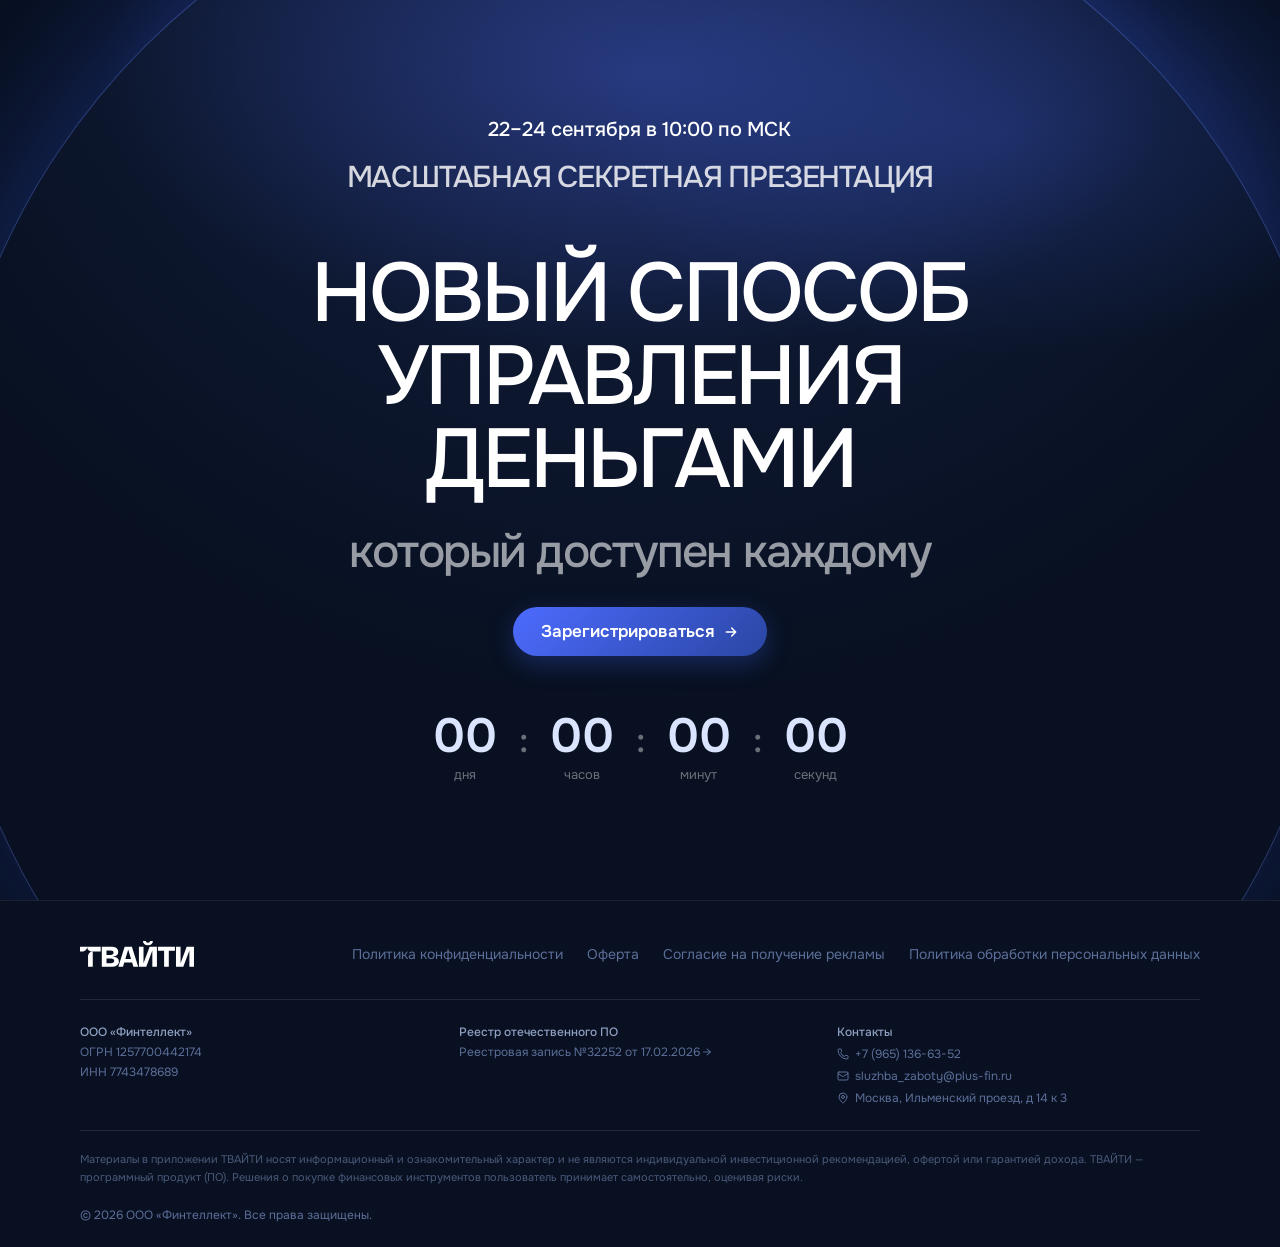
==== commit 5f7f7385: "правки по оферу" ====
--- a/short-land/index.html
+++ b/short-land/index.html
@@ -17,18 +17,8 @@
 
     <div class="hero__inner">
       <div class="hero__top">
-        <svg viewBox="0 0 738 168" fill="none" xmlns="http://www.w3.org/2000/svg" class="hero__logo" aria-label="ТВАЙТИ" role="img">
-          <path d="M208.567 100.588C232.294 101.882 251.944 110.388 251.944 132.391C251.944 156.429 228.772 167.153 201.893 167.153H141.092V37.7204H200.41C225.806 37.7204 247.68 46.0411 247.68 70.4485C247.68 89.1238 234.889 98.9237 208.567 100.588ZM171.493 61.2033V90.2332H197.259C211.347 90.2332 217.279 84.1314 217.279 75.6258C217.279 67.1202 211.347 61.2033 197.445 61.2033H171.493ZM199.298 143.67C215.426 143.67 221.543 137.384 221.543 128.139C221.543 119.078 215.611 112.422 200.596 112.422H171.493V143.67H199.298Z" fill="currentColor"></path>
-          <path d="M345.769 167.153L337.427 138.863H286.635L278.294 167.153H248.264L289.045 37.7204H335.944L376.726 167.153H345.769ZM330.383 115.935L312.031 54.3618L293.68 115.935H330.383Z" fill="currentColor"></path>
-          <path d="M439.908 27.7356C418.034 27.7356 408.21 16.2716 407.654 0H426.376C426.747 5.17731 430.084 11.464 439.908 11.464C449.547 11.464 452.699 5.17731 453.255 0H471.977C471.421 16.2716 461.782 27.7356 439.908 27.7356ZM450.66 37.7204H497.929V167.153H468.27V61.3882L428.971 167.153H381.516V37.7204H411.176V143.486L450.66 37.7204Z" fill="currentColor"></path>
-          <path d="M504.662 62.4976V37.7204H614.587V62.4976H574.918V167.153H544.517V62.4976H504.662Z" fill="currentColor"></path>
-          <path d="M690.541 37.7204H737.811V167.153H708.151V61.3882L668.853 167.153H621.398V37.7204H651.057V143.486L690.541 37.7204Z" fill="currentColor"></path>
-          <path d="M82.6779 167.153H52.123V98.8541C52.123 81.9791 65.8029 68.2992 82.6779 68.2992V167.153Z" fill="currentColor"></path>
-          <path d="M133.902 37.7443V68.2992L76.3872 68.2992C59.5122 68.2992 45.8323 54.6193 45.8323 37.7443L133.902 37.7443Z" fill="currentColor"></path>
-          <path d="M4.92962e-07 37.7443L0 68.2992H15.2774C32.1524 68.2992 45.8323 54.6193 45.8323 37.7443L4.92962e-07 37.7443Z" fill="currentColor"></path>
-        </svg>
         <p class="hero__date">22&ndash;24 сентября в 10:00 по МСК</p>
-        <p class="hero__note">Масштабная презентация приложения ТВАЙТИ 2.0</p>
+        <p class="hero__note">Масштабная секретная презентация</p>
       </div>
 
       <div class="hero__middle">
--- a/short-land/styles.css
+++ b/short-land/styles.css
@@ -90,16 +90,7 @@
   display: flex;
   flex-direction: column;
   align-items: center;
-  gap: 10px;
-  margin-top: -14px;
-}
-
-.hero__logo {
-  color: var(--text);
-  width: clamp(170px, 27vw, 440px);
-  height: auto;
-  flex-shrink: 0;
-  margin-bottom: 28px;
+  gap: 16px;
 }
 
 .hero__date {
@@ -109,9 +100,11 @@
 }
 
 .hero__note {
-  font-weight: 400;
-  font-size: clamp(15px, 1.6vw, 20px);
-  color: var(--text-faint);
+  font-weight: 500;
+  font-size: clamp(20px, 2.6vw, 30px);
+  letter-spacing: -0.04em;
+  text-transform: uppercase;
+  color: rgba(255, 255, 255, 0.82);
 }
 
 /* ---------- Middle block: headline + CTA ---------- */
@@ -213,15 +206,15 @@
     padding: 36px 20px;
     min-height: 100vh;
     align-items: flex-start;
-    padding-top: 64px;
+    padding-top: 40px;
   }
 
   .hero__inner {
     gap: 32px;
   }
 
-  .hero__logo {
-    width: 170px;
+  .hero__top {
+    margin-top: -40px;
   }
 
   .countdown {
@@ -419,7 +412,7 @@
   position: relative;
   z-index: 1;
   width: min(480px, 100%);
-  max-height: 88vh;
+  max-height: 90vh;
   display: flex;
   flex-direction: column;
   background: #0b1226;
@@ -460,7 +453,8 @@
 .gc-modal__frame {
   flex: 1;
   min-height: 420px;
-  max-height: 88vh;
+  overflow-y: auto;
+  -webkit-overflow-scrolling: touch;
 }
 
 .gc-modal__frame iframe {
@@ -470,3 +464,41 @@
   min-height: 420px;
   border: 0;
 }
+
+@media (max-width: 480px) {
+  .gc-modal {
+    padding: 12px;
+  }
+}
+
+@media (max-height: 720px) {
+  .gc-modal {
+    padding: 12px;
+  }
+
+  .gc-modal__panel {
+    max-height: 96vh;
+  }
+
+  .gc-modal__frame {
+    min-height: 260px;
+  }
+
+  .gc-modal__frame iframe {
+    min-height: 260px;
+  }
+}
+
+/* Safety net for very short viewports: scale the whole card down so it
+   has a better chance of fitting without scrolling. This is a paint-time
+   transform, so it also visually shrinks the GetCourse iframe's content
+   even though we can't reach inside a cross-origin iframe with CSS. */
+@media (max-height: 660px) {
+  .gc-modal.is-open .gc-modal__panel {
+    transform: scale(0.9);
+  }
+
+  .gc-modal__panel {
+    transform-origin: center center;
+  }
+}
